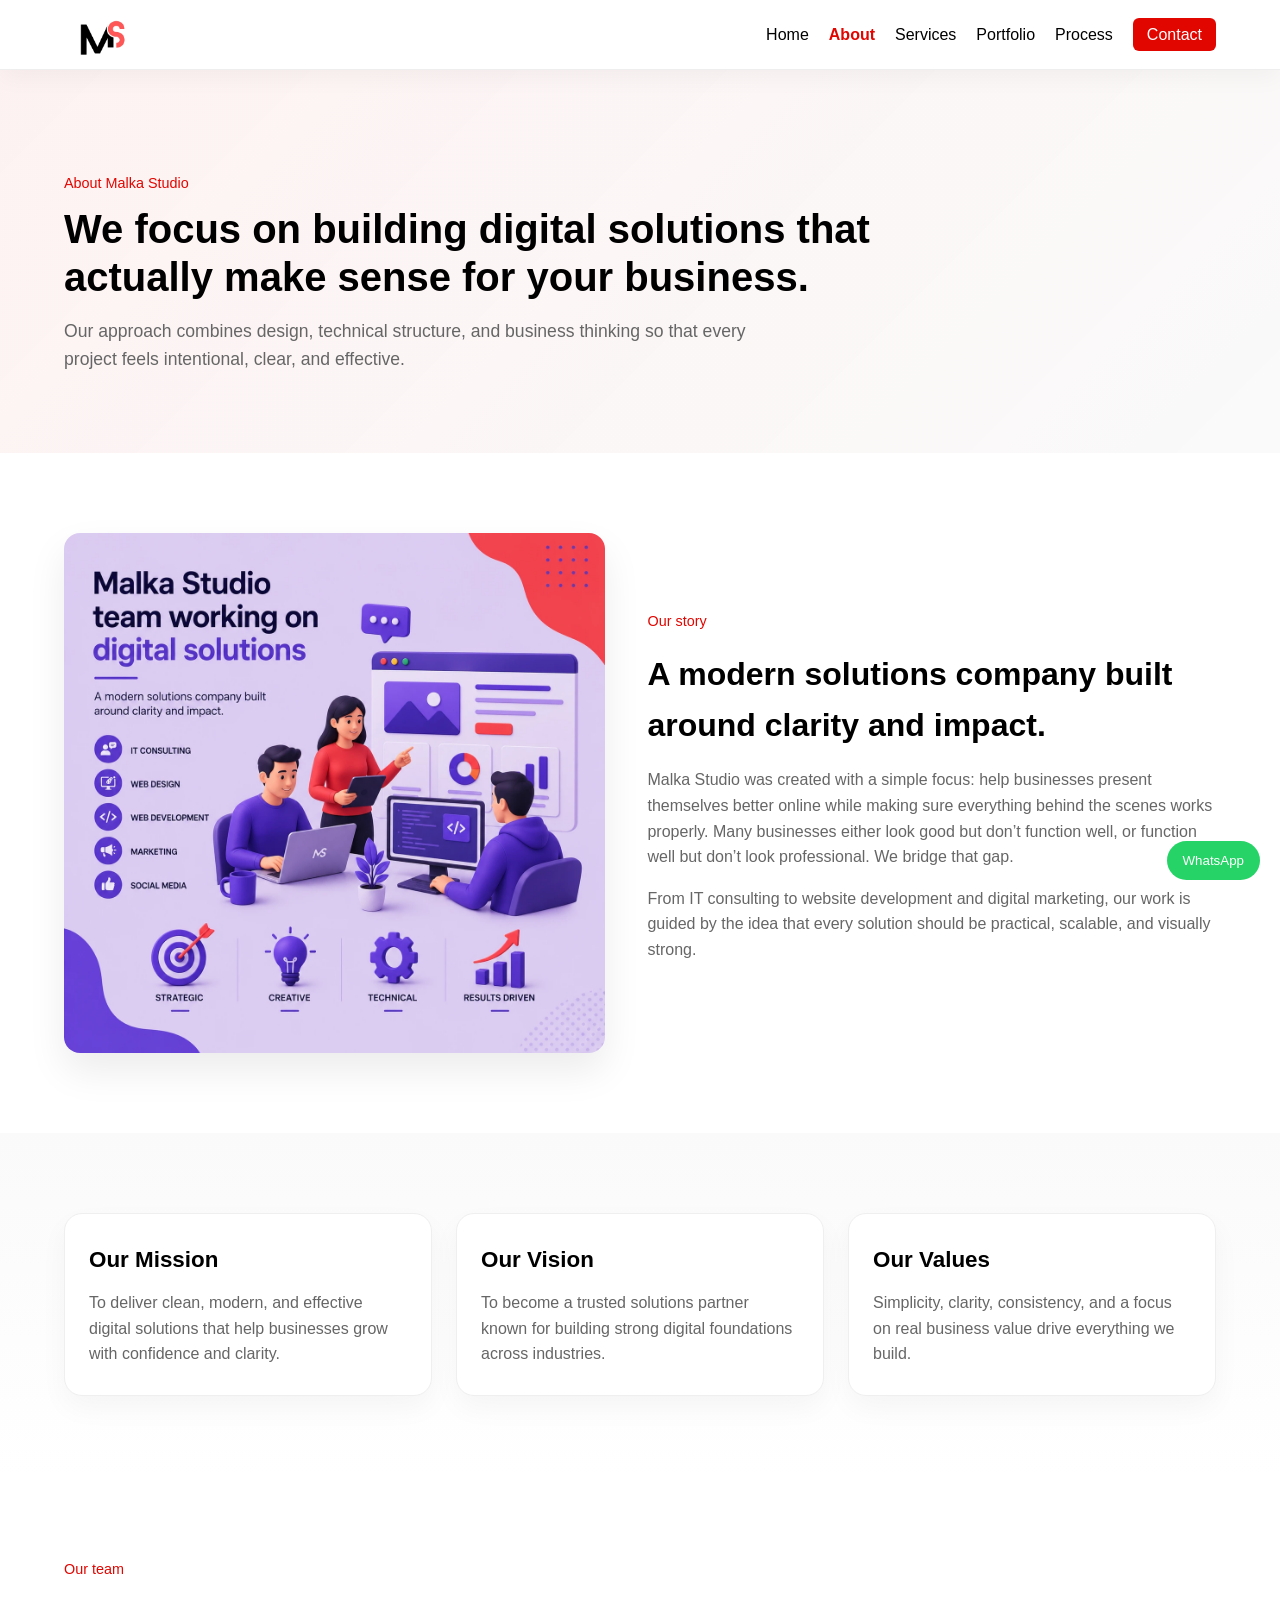
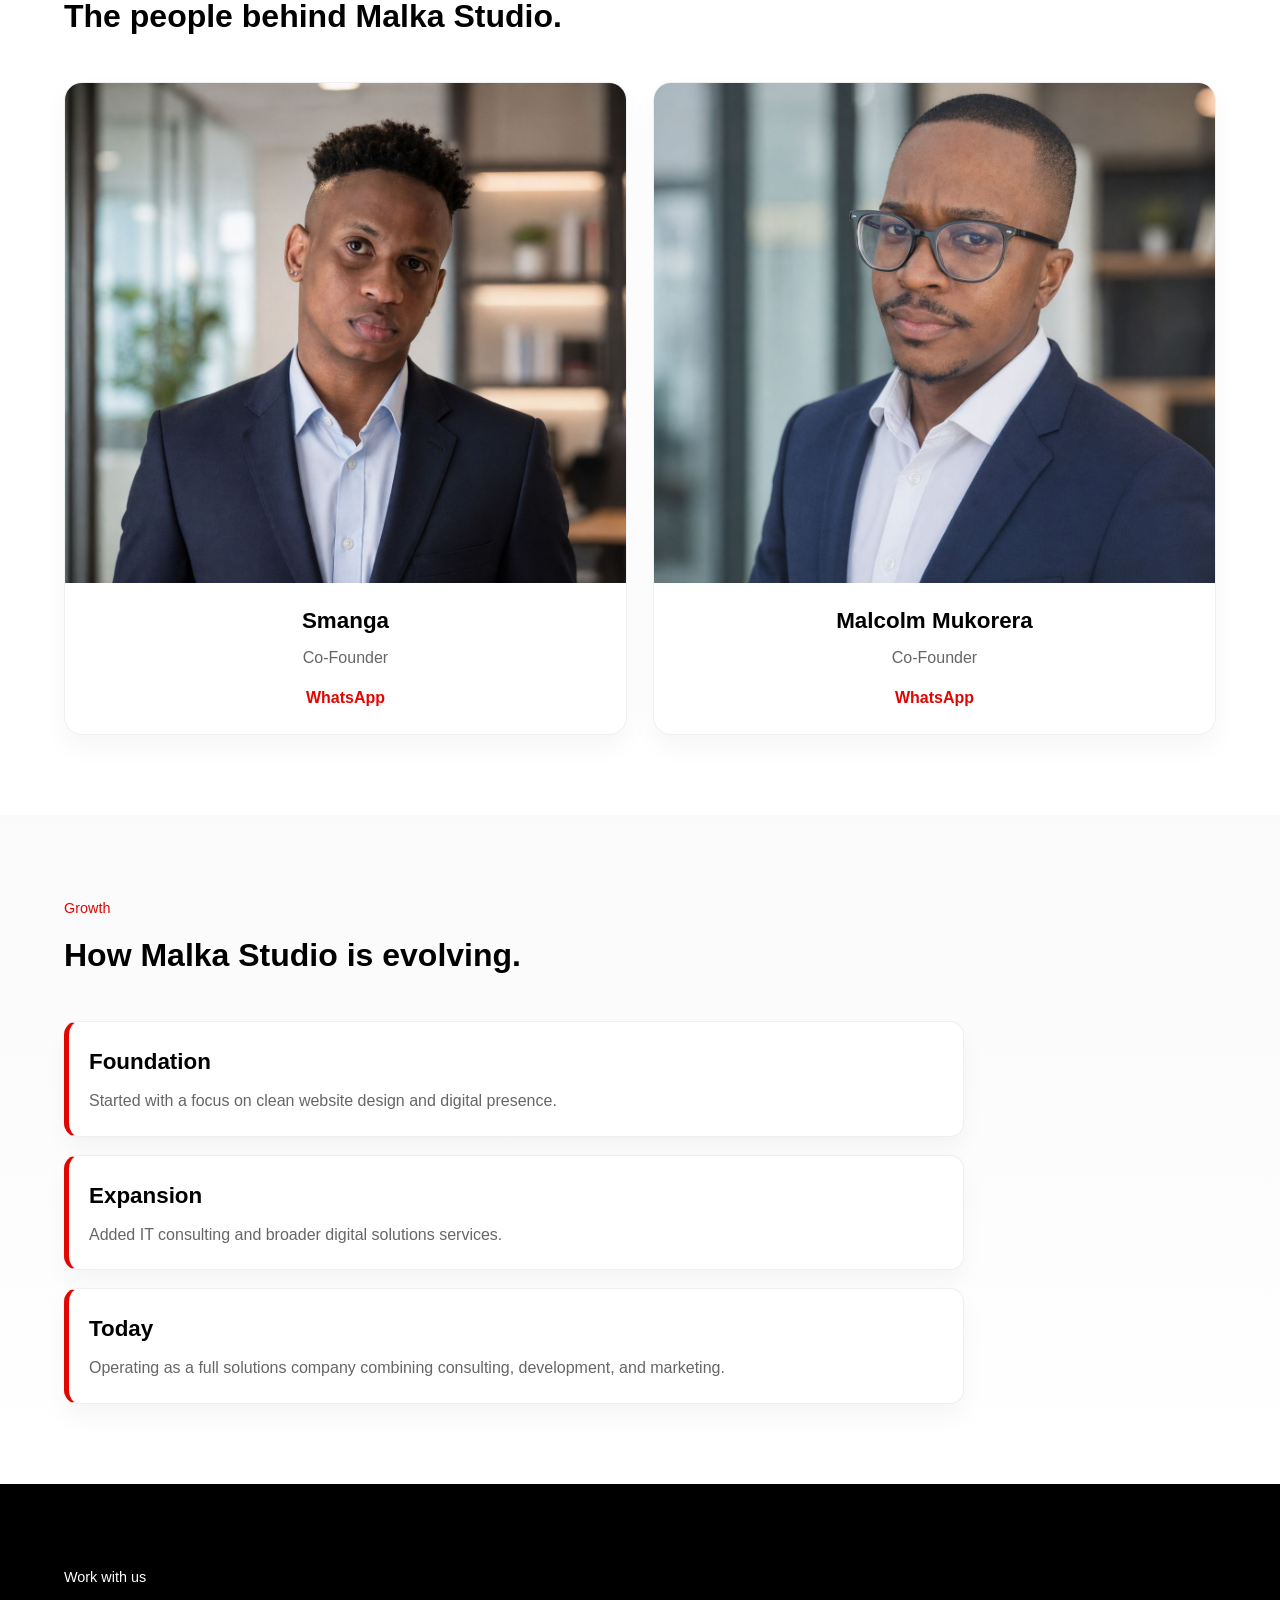
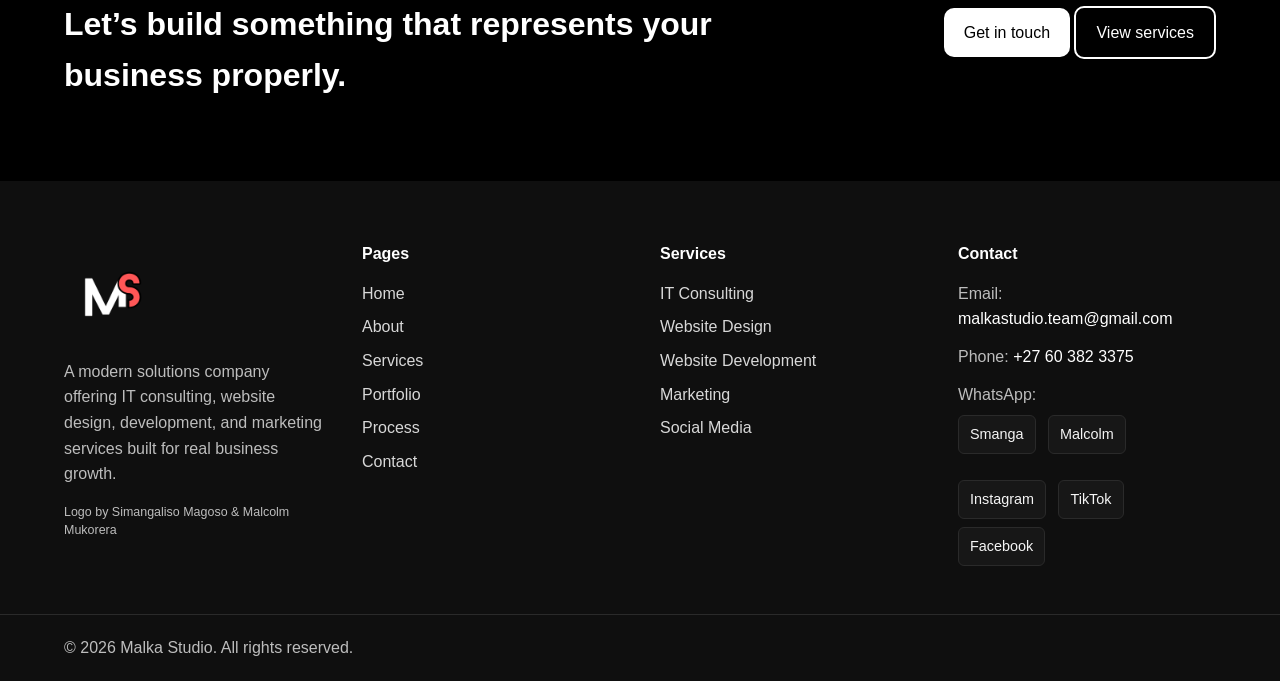
==== about/index.html @ 7e4a47a7 "services" ====
<!DOCTYPE html>
<html lang="en">
<head>
  <meta charset="UTF-8" />
  <meta name="viewport" content="width=device-width, initial-scale=1.0" />
  <base href="/" />

  <title>About Us | Malka Studio</title>
  <meta
    name="description"
    content="Learn more about Malka Studio, a modern solutions company offering IT consulting, website design, development, and marketing services."
  />

  <link rel="canonical" href="https://malkastudioza.com/about" />
  <link rel="icon" type="image/png" sizes="32x32" href="assets/images/favicon-32.png" />
  <link rel="icon" type="image/png" sizes="192x192" href="assets/images/favicon-192.png" />
  <link rel="apple-touch-icon" sizes="180x180" href="assets/images/apple-touch-icon.png" />
  <link rel="shortcut icon" href="assets/images/favicon.ico" />

  <link rel="stylesheet" href="css/global.css" />
  <link rel="stylesheet" href="css/about.css" />
</head>
<body data-page="about">

  <!-- Shared Header -->
  <div id="header-placeholder"></div>

  <main>
    <!-- Hero -->
    <section class="page-hero section">
      <div class="container">
        <p class="section-label">About Malka Studio</p>
        <h1>We focus on building digital solutions that actually make sense for your business.</h1>
        <p class="lead">
          Our approach combines design, technical structure, and business thinking so that every project
          feels intentional, clear, and effective.
        </p>
      </div>
    </section>

    <!-- Story -->
    <section class="section about-story">
      <div class="container about-grid">
        <div class="about-image reveal">
          <img
            src="assets/images/about-pic.webp"
            alt="Malka Studio team working on digital solutions"
            loading="lazy"
          />
        </div>

        <div class="about-content reveal">
          <p class="section-label">Our story</p>
          <h2>A modern solutions company built around clarity and impact.</h2>
          <p>
            Malka Studio was created with a simple focus: help businesses present themselves better online
            while making sure everything behind the scenes works properly. Many businesses either look good
            but don’t function well, or function well but don’t look professional. We bridge that gap.
          </p>
          <p>
            From IT consulting to website development and digital marketing, our work is guided by the idea
            that every solution should be practical, scalable, and visually strong.
          </p>
        </div>
      </div>
    </section>

    <!-- Mission Vision Values -->
    <section class="section mvv-section">
      <div class="container mvv-grid">

        <div class="mvv-card reveal">
          <h3>Our Mission</h3>
          <p>
            To deliver clean, modern, and effective digital solutions that help businesses grow with
            confidence and clarity.
          </p>
        </div>

        <div class="mvv-card reveal">
          <h3>Our Vision</h3>
          <p>
            To become a trusted solutions partner known for building strong digital foundations across
            industries.
          </p>
        </div>

        <div class="mvv-card reveal">
          <h3>Our Values</h3>
          <p>
            Simplicity, clarity, consistency, and a focus on real business value drive everything we build.
          </p>
        </div>

      </div>
    </section>

    <!-- Team -->
    <section class="section team-section">
      <div class="container">
        <div class="section-heading reveal">
          <p class="section-label">Our team</p>
          <h2>The people behind Malka Studio.</h2>
        </div>

        <div class="team-grid">
          <div class="team-card reveal">
            <img
              src="assets/images/Smanga.jpeg"
              alt="Smanga - Malka Studio"
              loading="lazy"
            />
            <h3>Smanga</h3>
            <p>Co-Founder</p>
            <a href="https://wa.me/+27810630088" target="_blank">WhatsApp</a>
          </div>

          <div class="team-card reveal">
            <img
              src="assets/images/Malcolm.jpeg"
              alt="Malcolm - Malka  Studio"
              loading="lazy"
            />
            <h3>Malcolm Mukorera</h3>
            <p>Co-Founder</p>
            <a href="https://wa.me/+27603823375" target="_blank">WhatsApp</a>
          </div>
        </div>
      </div>
    </section>

    <!-- Timeline -->
    <section class="section timeline-section">
      <div class="container">
        <div class="section-heading reveal">
          <p class="section-label">Growth</p>
          <h2>How Malka Studio is evolving.</h2>
        </div>

        <div class="timeline">
          <div class="timeline-item reveal">
            <h3>Foundation</h3>
            <p>Started with a focus on clean website design and digital presence.</p>
          </div>

          <div class="timeline-item reveal">
            <h3>Expansion</h3>
            <p>Added IT consulting and broader digital solutions services.</p>
          </div>

          <div class="timeline-item reveal">
            <h3>Today</h3>
            <p>
              Operating as a full solutions company combining consulting, development, and marketing.
            </p>
          </div>
        </div>
      </div>
    </section>

    <!-- CTA -->
    <section class="section cta-banner">
      <div class="container cta-banner-inner reveal">
        <div>
          <p class="section-label light">Work with us</p>
          <h2>Let’s build something that represents your business properly.</h2>
        </div>

        <div class="cta-actions">
          <a href="/contact" class="btn btn-light">Get in touch</a>
          <a href="/services" class="btn btn-outline-light">View services</a>
        </div>
      </div>
    </section>
  </main>

  <!-- Shared Footer -->
  <div id="footer-placeholder"></div>

  <!-- WhatsApp Widget -->
  <div class="whatsapp-widget">
    <button id="whatsappToggle" class="whatsapp-toggle">WhatsApp</button>

    <div id="whatsappMenu" class="whatsapp-menu">
      <a href="https://wa.me/+27810630088" target="_blank">
        Chat with Smanga
      </a>
      <a href="https://wa.me/+27603823375" target="_blank">
        Chat with Malcolm
      </a>
    </div>
  </div>

  <script src="js/main.js"></script>
</body>
</html>
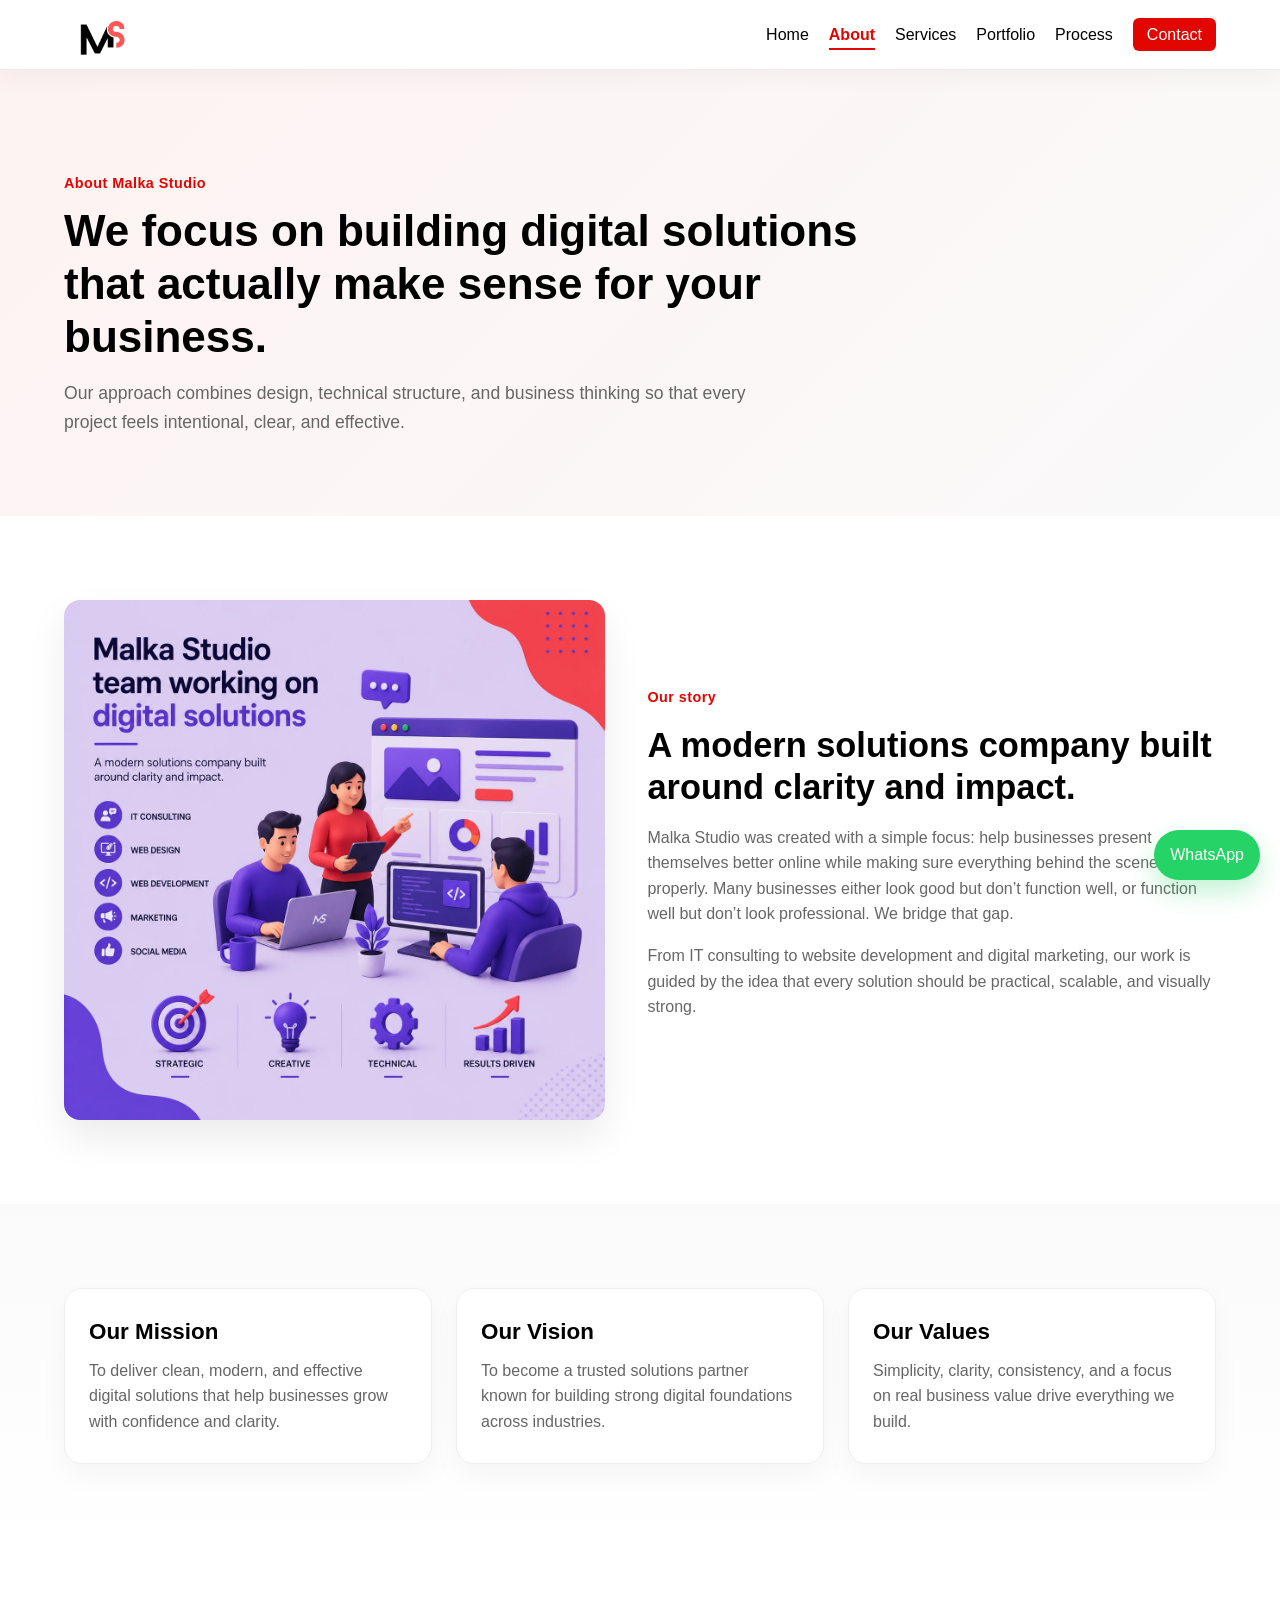
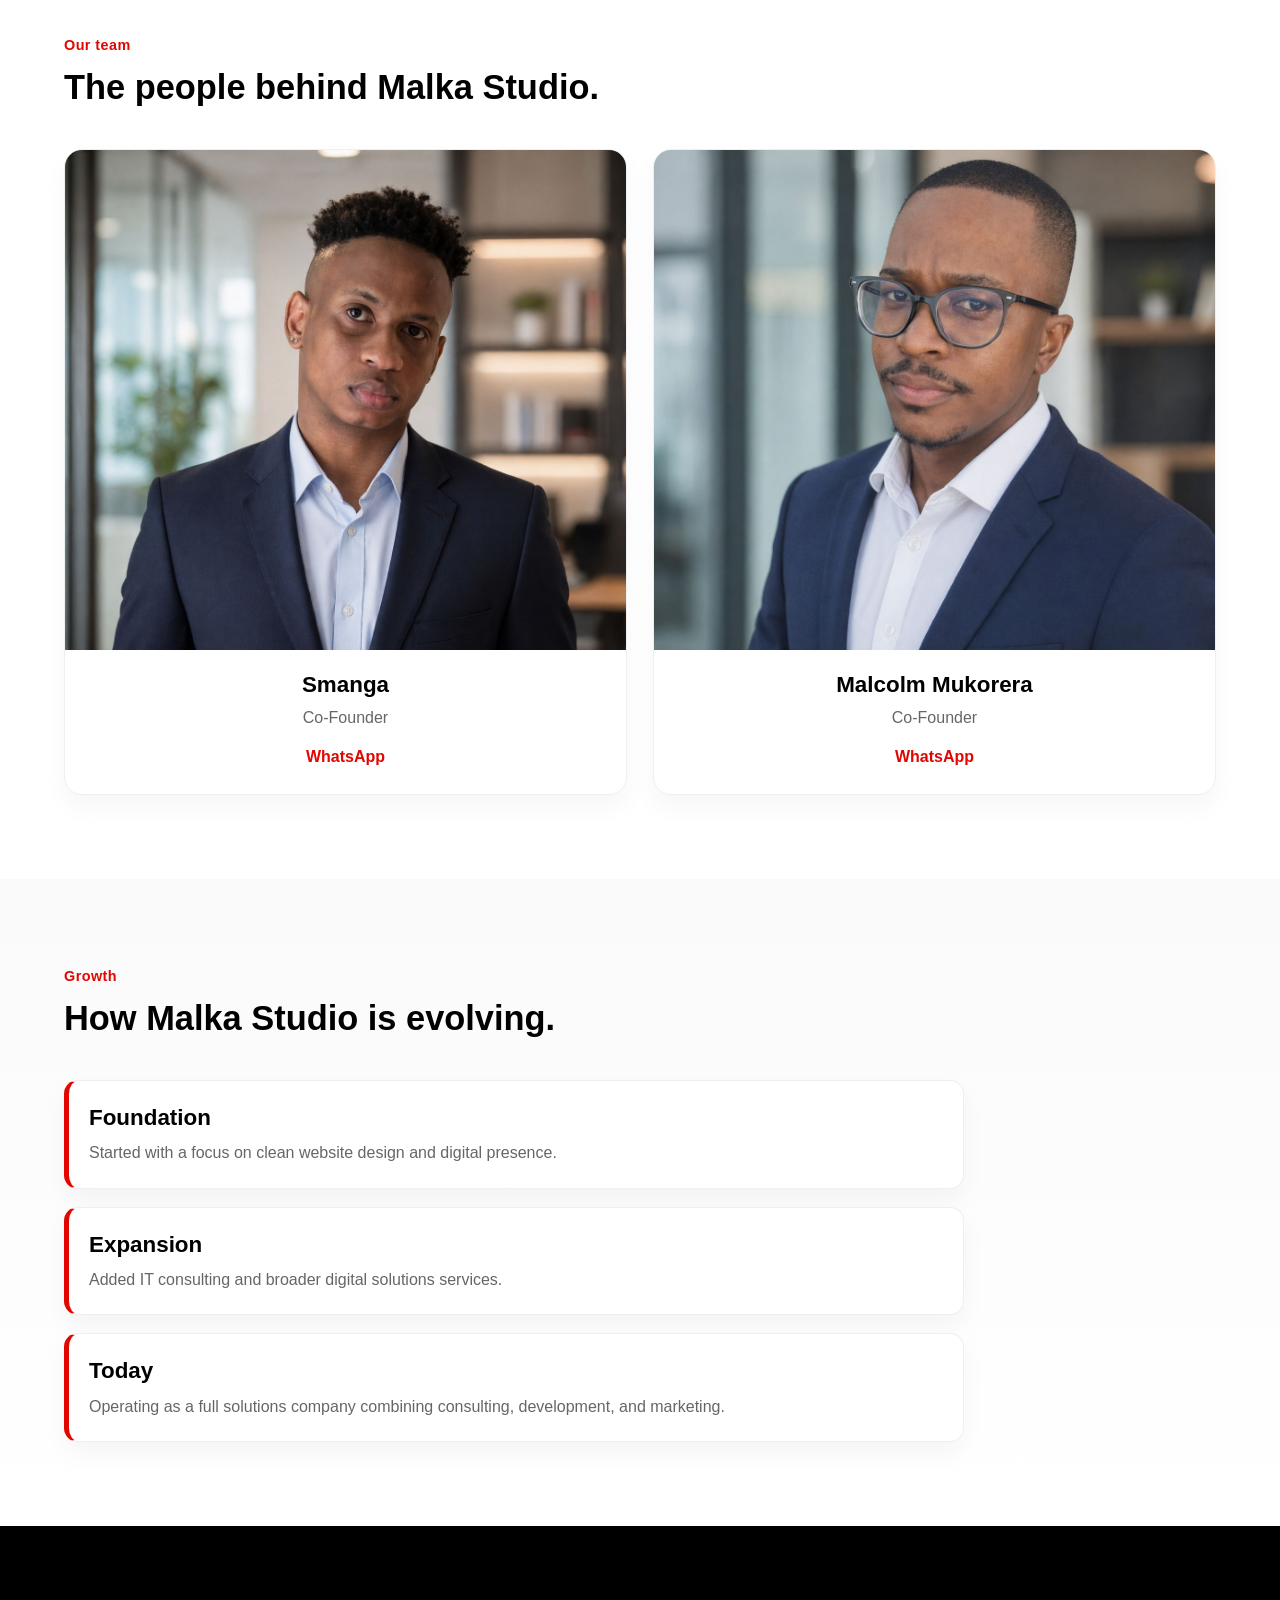
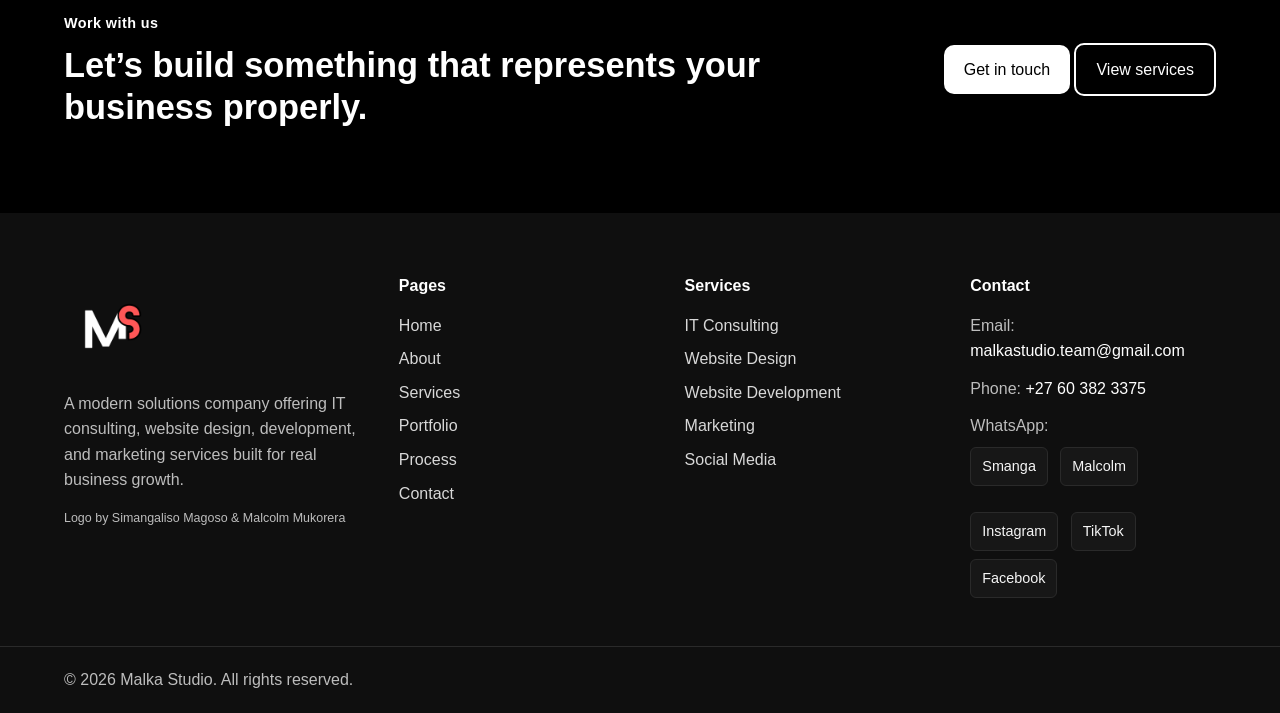
==== commit b9eac49a: "fff" ====
--- a/about/index.html
+++ b/about/index.html
@@ -10,6 +10,15 @@
     name="description"
     content="Learn more about Malka Studio, a modern solutions company offering IT consulting, website design, development, and marketing services."
   />
+  <meta property="og:title" content="About Us | Malka Studio" />
+  <meta property="og:description" content="Learn more about Malka Studio, a modern solutions company offering IT consulting, website design, development, and marketing services." />
+  <meta property="og:type" content="website" />
+  <meta property="og:url" content="https://malkastudioza.com/about" />
+  <meta property="og:image" content="https://malkastudioza.com/assets/images/logo-dark.webp" />
+  <meta name="twitter:card" content="summary_large_image" />
+  <meta name="twitter:title" content="About Us | Malka Studio" />
+  <meta name="twitter:description" content="Learn more about Malka Studio, a modern solutions company offering IT consulting, website design, development, and marketing services." />
+  <meta name="twitter:image" content="https://malkastudioza.com/assets/images/logo-dark.webp" />
 
   <link rel="canonical" href="https://malkastudioza.com/about" />
   <link rel="icon" type="image/png" sizes="32x32" href="assets/images/favicon-32.png" />
@@ -112,18 +121,18 @@
             />
             <h3>Smanga</h3>
             <p>Co-Founder</p>
-            <a href="https://wa.me/+27810630088" target="_blank">WhatsApp</a>
+            <a href="https://wa.me/+27810630088" target="_blank" rel="noopener noreferrer">WhatsApp</a>
           </div>
 
           <div class="team-card reveal">
             <img
               src="assets/images/Malcolm.jpeg"
-              alt="Malcolm - Malka  Studio"
+              alt="Malcolm - Malka Studio"
               loading="lazy"
             />
             <h3>Malcolm Mukorera</h3>
             <p>Co-Founder</p>
-            <a href="https://wa.me/+27603823375" target="_blank">WhatsApp</a>
+            <a href="https://wa.me/+27603823375" target="_blank" rel="noopener noreferrer">WhatsApp</a>
           </div>
         </div>
       </div>
@@ -179,18 +188,18 @@
 
   <!-- WhatsApp Widget -->
   <div class="whatsapp-widget">
-    <button id="whatsappToggle" class="whatsapp-toggle">WhatsApp</button>
+    <button id="whatsappToggle" class="whatsapp-toggle" type="button" aria-label="Open WhatsApp contact options">WhatsApp</button>
 
     <div id="whatsappMenu" class="whatsapp-menu">
-      <a href="https://wa.me/+27810630088" target="_blank">
+      <a href="https://wa.me/+27810630088" target="_blank" rel="noopener noreferrer">
         Chat with Smanga
       </a>
-      <a href="https://wa.me/+27603823375" target="_blank">
+      <a href="https://wa.me/+27603823375" target="_blank" rel="noopener noreferrer">
         Chat with Malcolm
       </a>
     </div>
   </div>
 
-  <script src="js/main.js"></script>
+  <script src="js/main.js" defer></script>
 </body>
 </html>
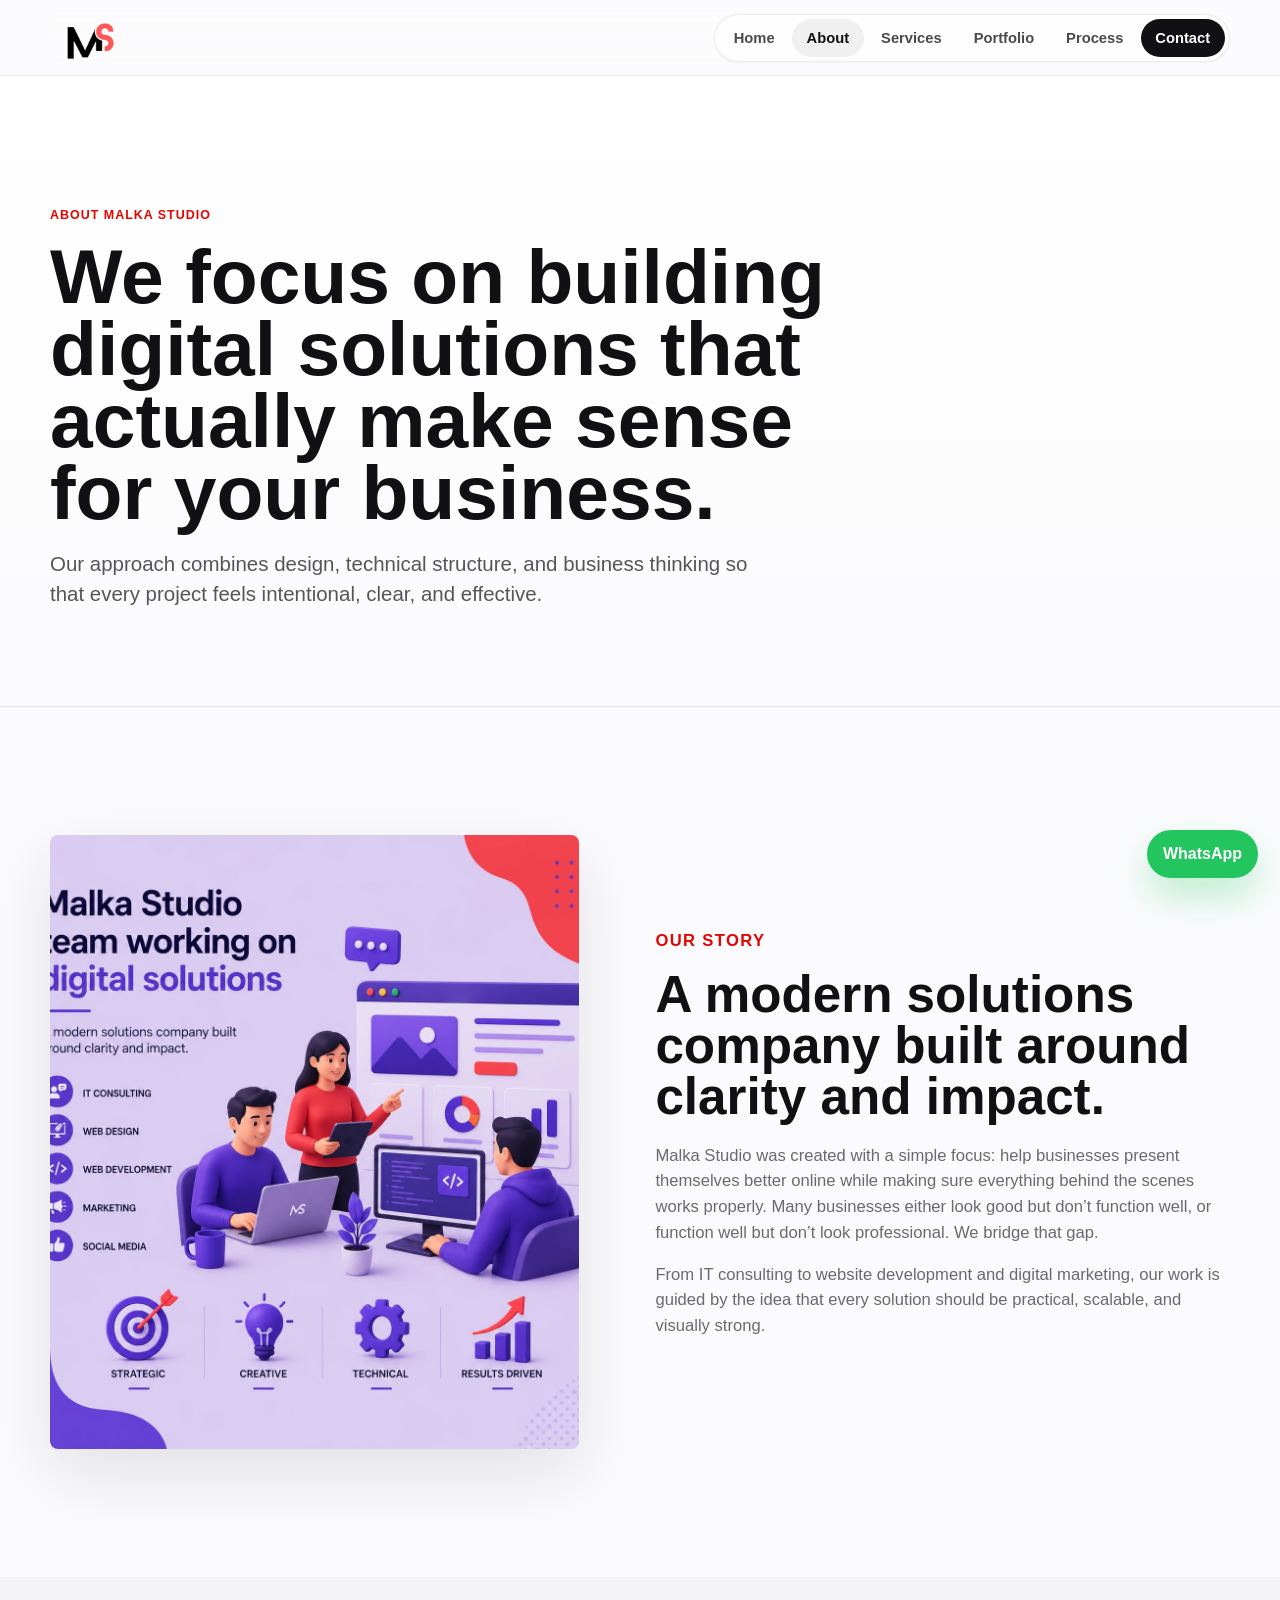
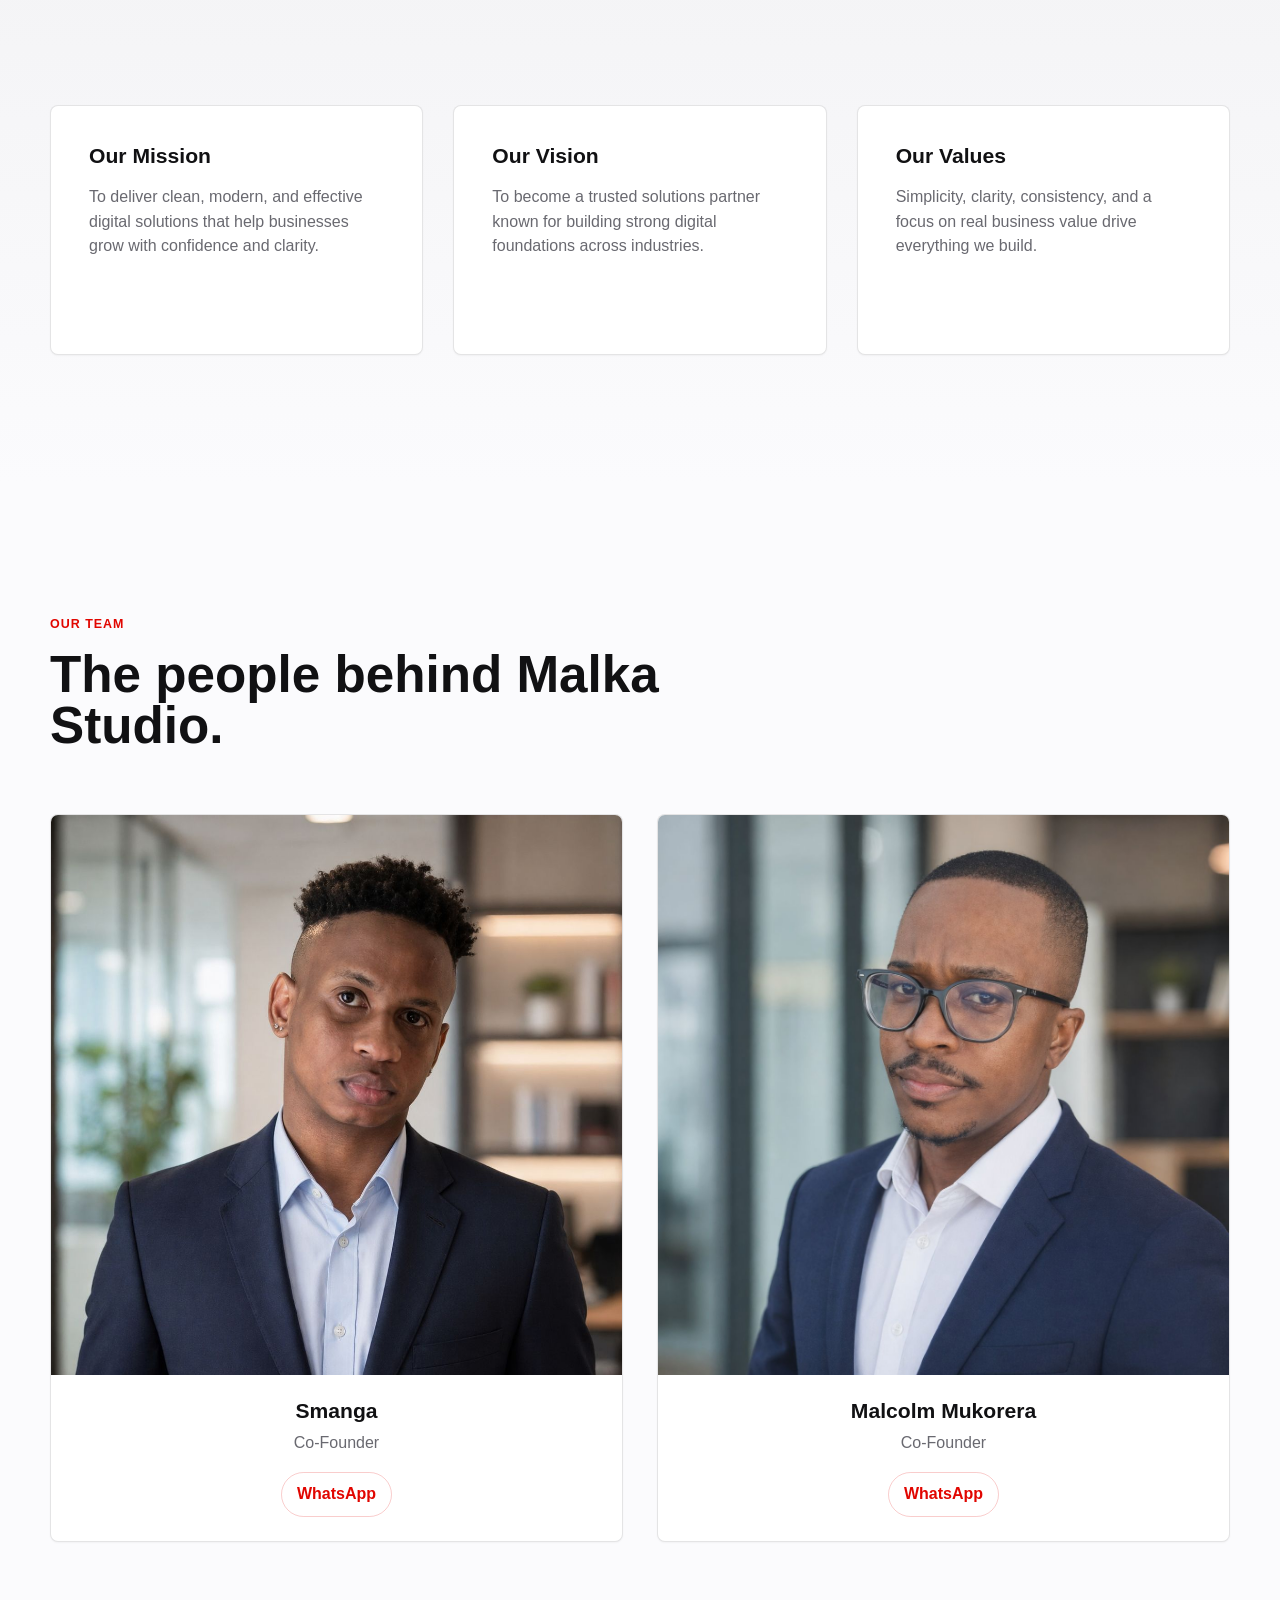
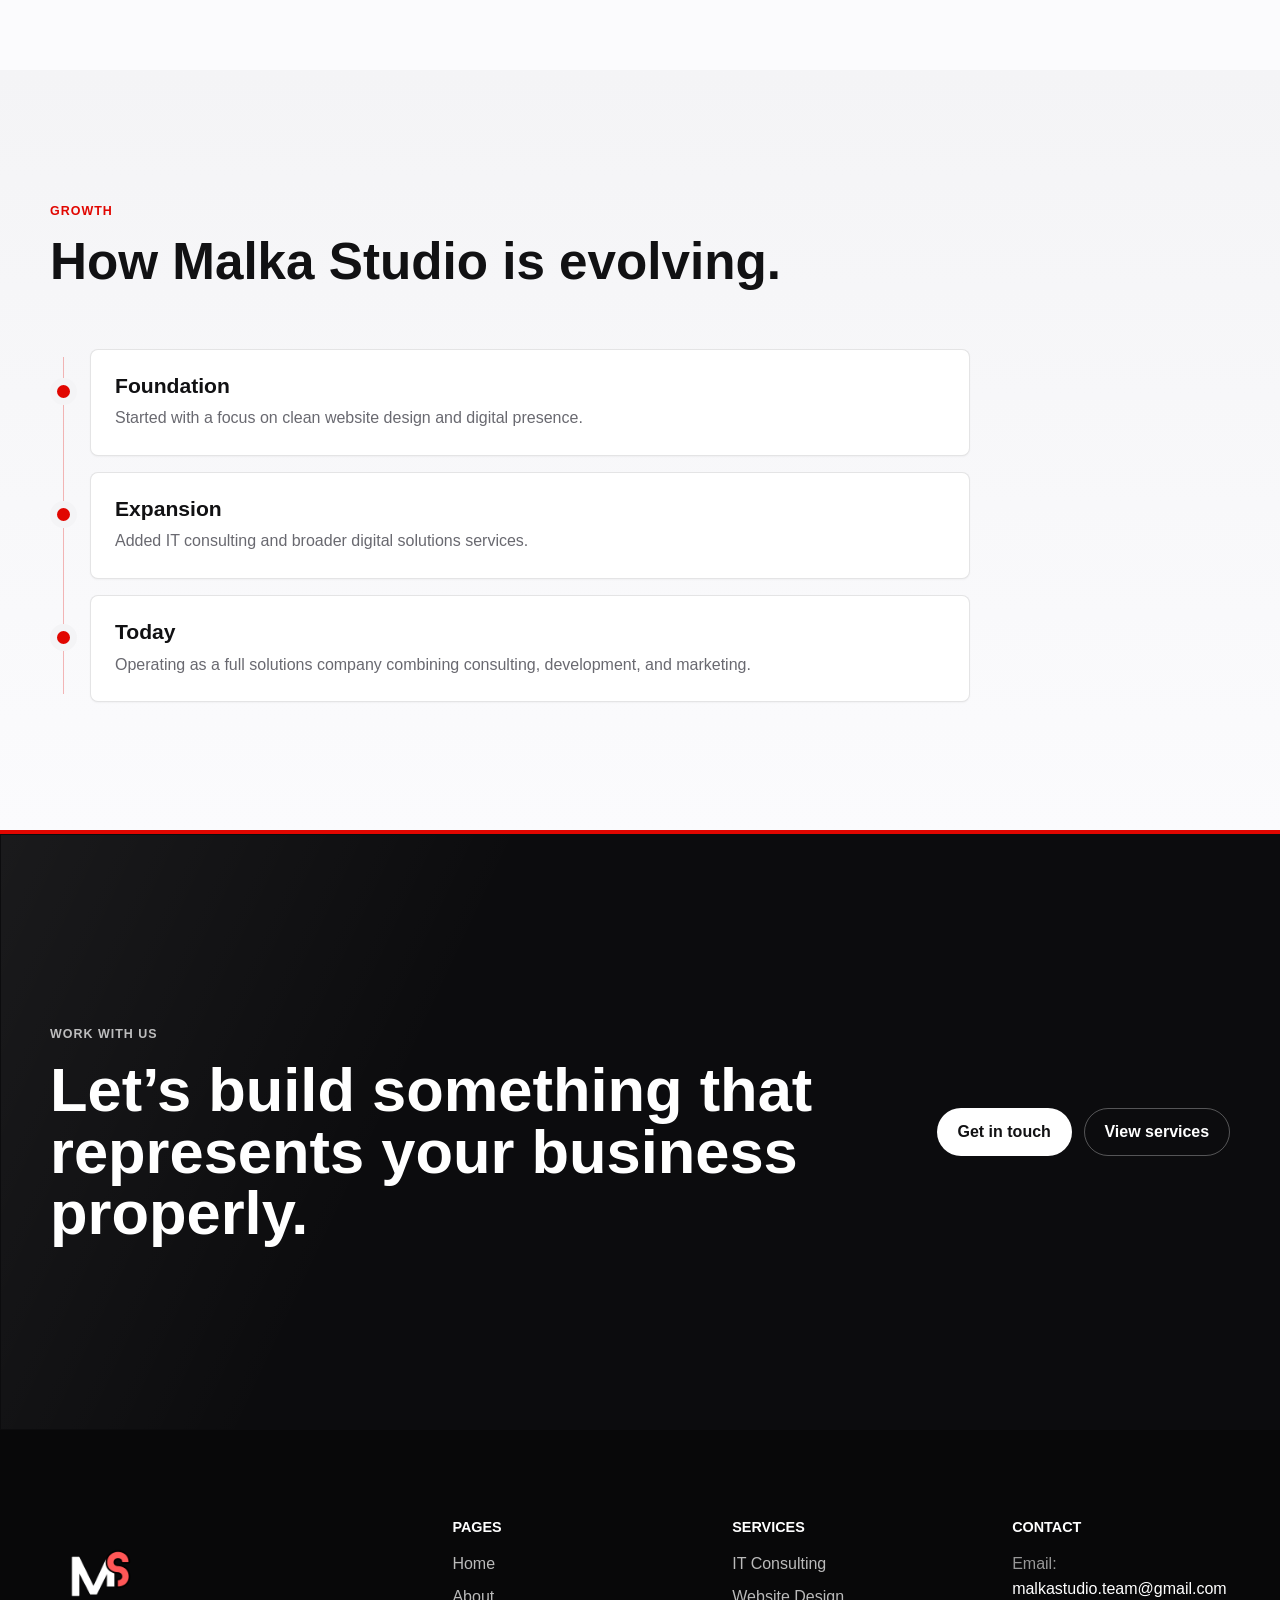
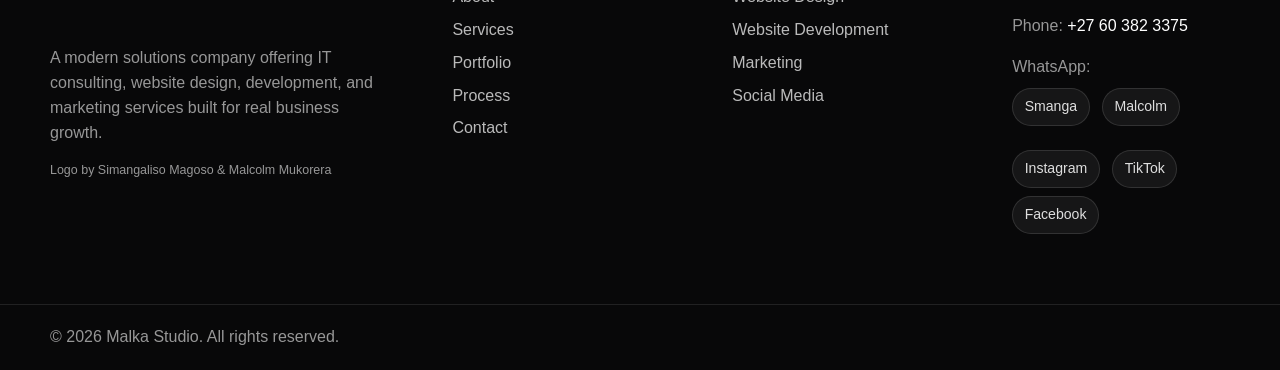
==== commit d5507f8d: "Overhaul site UI and improve user experience" ====
--- a/about/index.html
+++ b/about/index.html
@@ -34,7 +34,7 @@
   <!-- Shared Header -->
   <div id="header-placeholder"></div>
 
-  <main>
+  <main id="main-content">
     <!-- Hero -->
     <section class="page-hero section">
       <div class="container">
